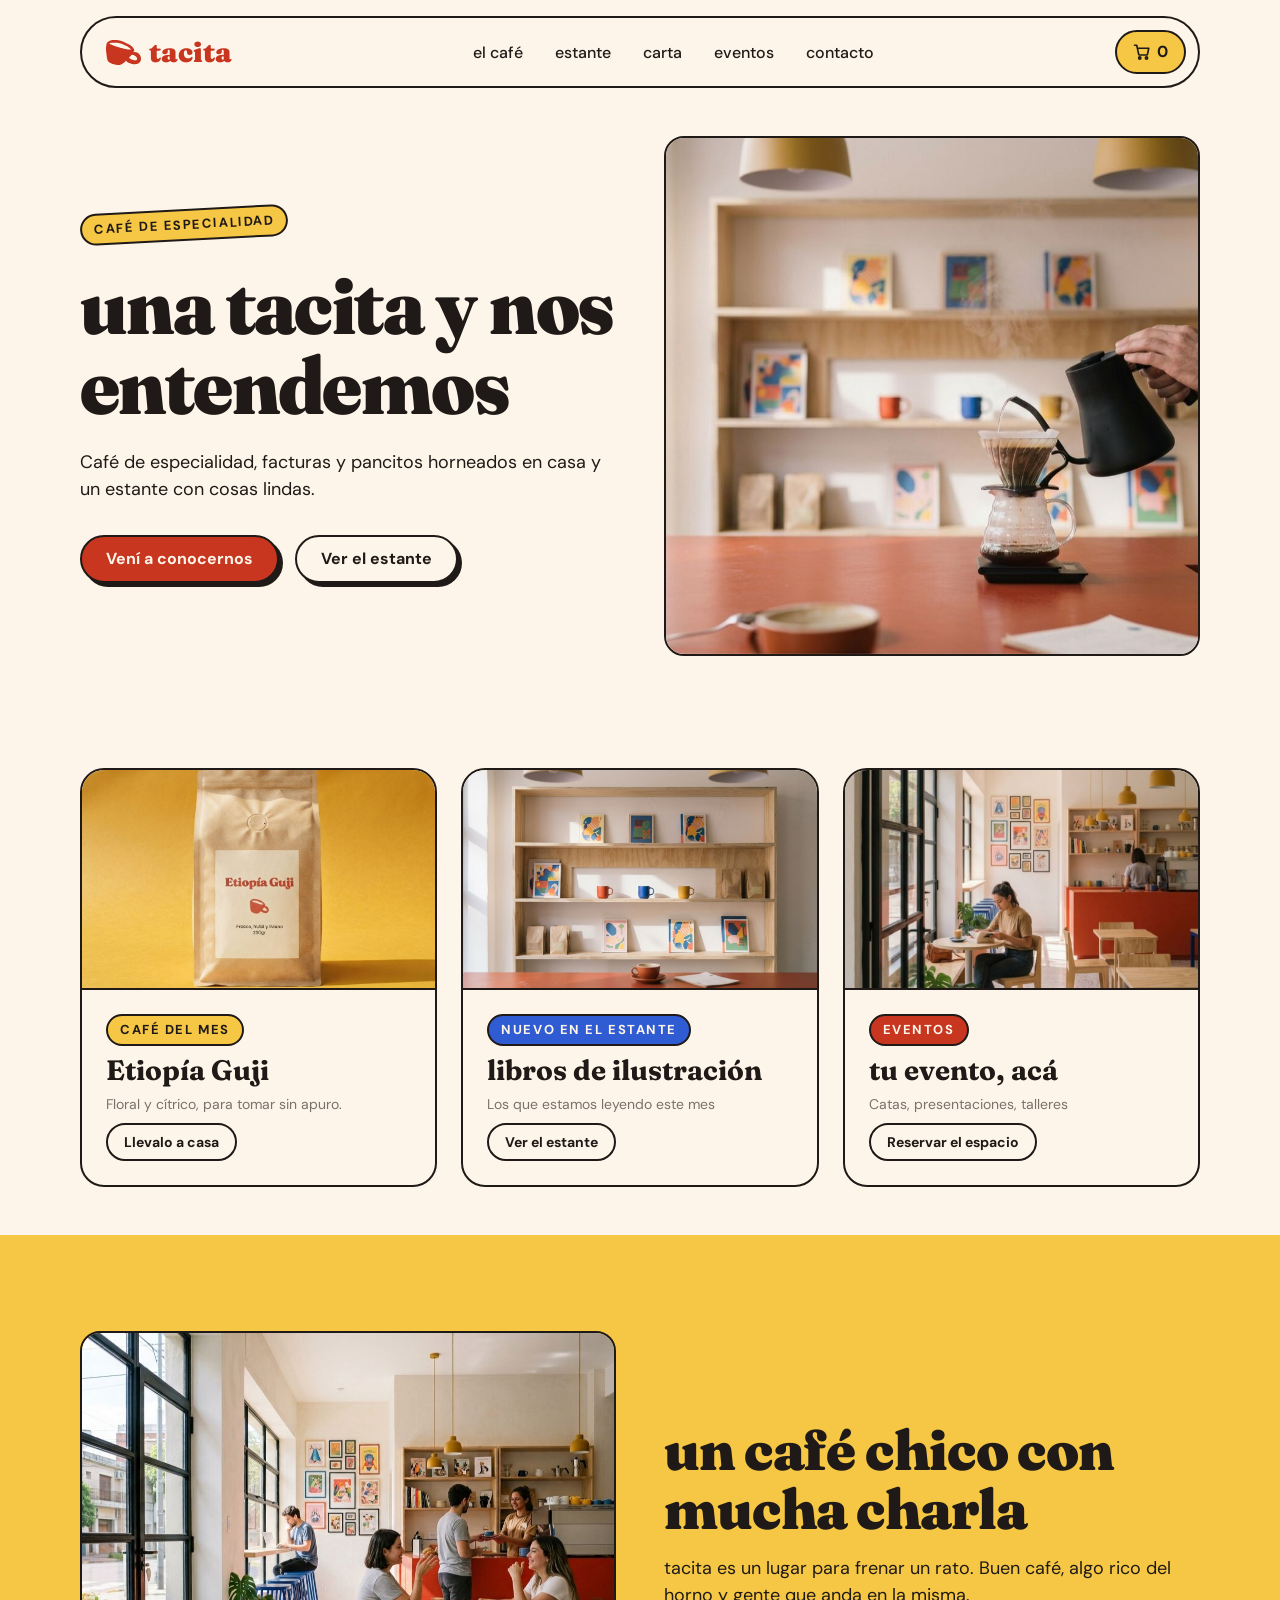
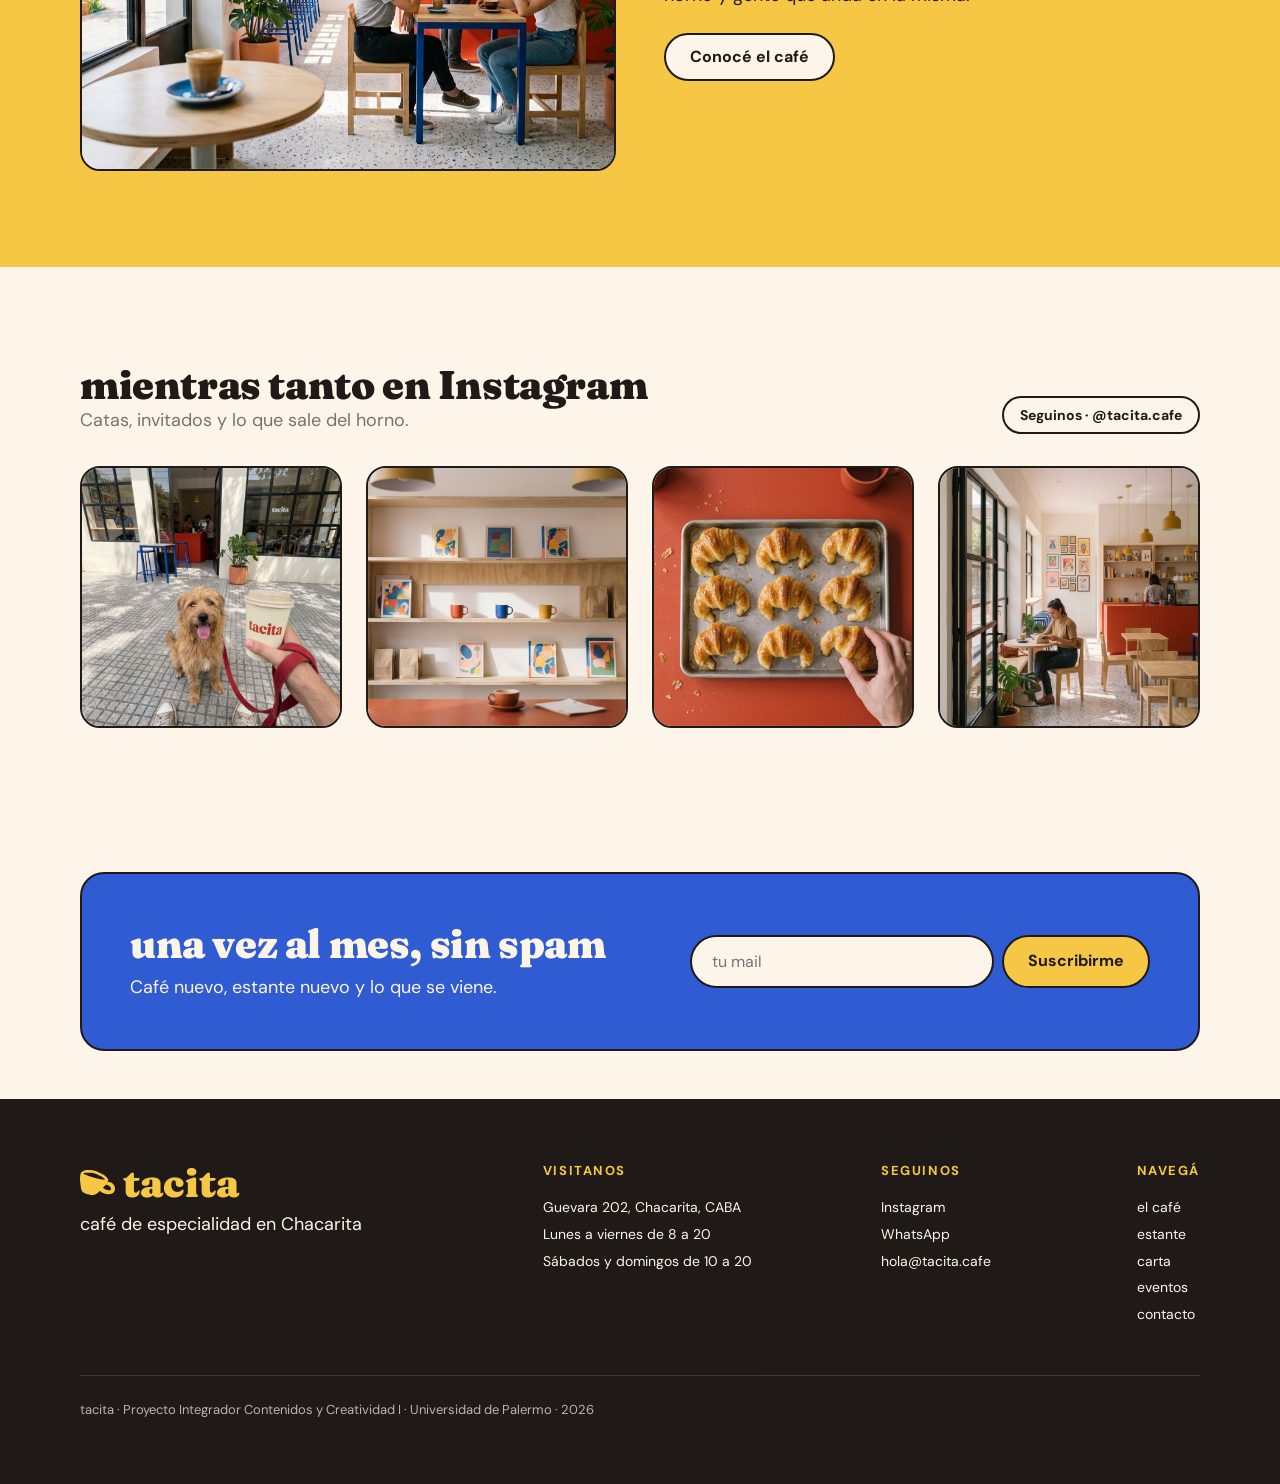
==== index.html @ 1406192b "Add files via upload" ====
<!DOCTYPE html>
<html lang="es">
<head>
  <meta charset="UTF-8">
  <meta name="viewport" content="width=device-width, initial-scale=1">
  <title>tacita · café de especialidad en Chacarita</title>
  <meta name="description" content="Café de especialidad, facturas y pancitos horneados en casa y un estante con cosas lindas. En Chacarita.">
  <link rel="icon" href="img/favicon.svg" type="image/svg+xml">
  <!-- Tipografías de Google Fonts: Fraunces (títulos) y DM Sans (texto) -->
  <link rel="preconnect" href="https://fonts.googleapis.com">
  <link rel="preconnect" href="https://fonts.gstatic.com" crossorigin>
  <link rel="stylesheet" href="https://fonts.googleapis.com/css2?family=DM+Sans:opsz,wght@9..40,400;9..40,500;9..40,700&family=Fraunces:opsz,wght,SOFT,WONK@9..144,100..900,0..100,0..1&display=swap">
  <link rel="stylesheet" href="css/estilos.css">
  <script src="js/main.js" defer></script>
</head>
<body>

  <!-- ===== Header ===== -->
  <header class="header">
    <div class="contenedor">
      <nav class="header__barra" aria-label="Menú principal">
        <a class="logo" href="index.html" aria-label="tacita, ir al inicio">
          <svg viewBox="0 0 35 25" aria-hidden="true"><path fill="currentColor" d="M8.92857 0.00063744C9.40076 -0.00730842 9.76305 0.0595044 10.2169 0.0913501C13.214 0.301594 16.2608 1.18439 18.9986 2.41431C19.9043 2.82958 20.8001 3.26615 21.6852 3.72366C22.8855 4.3319 24.3625 5.09098 25.4076 5.92588C26.262 6.60844 27.6579 8.14975 28.0282 9.19382C28.2357 9.77879 28.6071 10.8828 28.0522 11.3637C27.5719 11.78 27.59 11.5812 27.3223 12.17C27.6931 12.1524 28.0653 12.0654 28.4417 12.0637C30.9757 12.0519 33.6218 13.6663 34.4906 16.0947C35.0092 17.544 35.2569 19.6429 34.6208 21.0901C32.8702 25.0743 27.3327 24.6718 24.0343 23.2404C23.0553 23.0719 21.7762 22.2515 20.9379 21.694C20.633 21.4912 20.2369 21.0804 19.9065 20.834C19.7683 21.0016 19.6251 21.1651 19.477 21.3242C18.6524 22.2038 17.2663 23.3209 16.2007 23.9078C15.8654 24.0924 15.3084 24.2964 14.9441 24.4469C14.1897 24.7529 13.5173 24.9859 12.6888 24.9988C10.3888 25.0346 8.15581 24.2558 5.94913 23.6983C5.64614 23.5861 5.3362 23.4508 5.03801 23.3319C3.9349 22.8919 2.8333 22.2747 2.05559 21.3599C1.4545 20.6528 1.31479 19.6431 1.14722 18.7619C1.07762 18.396 0.970998 18.036 0.907618 17.6687C0.845476 17.2288 0.809534 16.7792 0.755585 16.3395L0.414806 13.7301C0.280936 12.6991 0.0507998 11.3903 0.0196513 10.3708C-0.0499886 8.09062 0.0466647 5.69713 0.616653 3.48033C0.964079 2.12901 3.05834 0.890895 4.32874 0.471914C5.62609 0.0440453 7.56259 0.0236715 8.92857 0.00063744ZM3.24627 3.23828C3.67184 3.74619 4.32341 4.29955 4.91717 4.61032C5.47788 4.90381 6.2113 5.00595 6.79767 5.24735C8.46598 5.93404 10.2184 6.4011 11.9363 6.94425C12.9315 7.28884 13.9111 7.67809 14.9359 7.93189C15.1385 7.98206 15.3519 8.02809 15.5489 8.09178C17.1979 8.62489 18.9066 8.96336 20.6069 9.28611C20.9521 9.35162 21.2342 9.3864 21.5859 9.41736L21.9807 9.45025C23.2498 9.61852 24.0309 9.53454 25.2678 9.52615C23.4249 7.16242 19.9653 5.81809 17.3119 4.52888C17.0495 4.40138 16.5485 4.20702 16.25 4.10769C13.2413 2.63662 10.1754 2.51804 6.79416 2.75078C5.37871 2.84659 4.60734 2.77389 3.24627 3.23828ZM22.804 17.8455C23.3914 18.1534 23.9098 18.5729 24.475 18.8898C25.6895 19.5709 26.8477 20.003 28.2041 20.2931C28.5723 20.4163 29.1188 20.3727 29.5022 20.3678C30.9251 20.3497 31.4754 18.758 30.8242 17.6558C29.9203 16.1259 27.8119 14.6359 25.9923 14.8003C25.9015 14.8151 25.685 14.8434 25.617 14.9043C25.0697 15.3939 24.6373 15.989 24.1486 16.5276C23.733 16.9856 23.2259 17.3767 22.804 17.8455Z"/></svg>
          <span>tacita</span>
        </a>
        <ul class="header__menu" id="menu">
          <li><a href="el-cafe.html">el café</a></li>
          <li><a href="estante.html">estante</a></li>
          <li><a href="carta.html">carta</a></li>
          <li><a href="eventos.html">eventos</a></li>
          <li><a href="contacto.html">contacto</a></li>
        </ul>
        <div class="header__acciones">
          <a class="btn-carrito" href="carrito.html">
            <svg width="18" height="18" viewBox="0 0 24 24" fill="none" stroke="currentColor" stroke-width="2.2" stroke-linecap="round" stroke-linejoin="round" aria-hidden="true"><circle cx="9" cy="20" r="1.5"/><circle cx="18" cy="20" r="1.5"/><path d="M2 3h3l2.6 12.2a1 1 0 0 0 1 .8h9.7a1 1 0 0 0 1-.8L21 7H6"/></svg>
            <span class="solo-lector">Productos en el carrito:</span>
            <span class="carrito-contador" aria-live="polite">0</span>
          </a>
          <button class="btn-menu" type="button" aria-expanded="false" aria-controls="menu" aria-label="Abrir menú">
            <svg width="26" height="26" viewBox="0 0 24 24" fill="none" stroke="currentColor" stroke-width="2.4" stroke-linecap="round" aria-hidden="true"><path d="M4 7h16M4 12h16M4 17h16"/></svg>
          </button>
        </div>
      </nav>
    </div>
  </header>

  <main>

    <!-- ===== Hero ===== -->
    <section class="hero">
      <div class="contenedor dos-columnas">
        <div>
          <span class="sticker etiqueta">café de especialidad</span>
          <h1 class="display">una tacita y nos entendemos</h1>
          <p>Café de especialidad, facturas y pancitos horneados en casa y un estante con cosas lindas.</p>
          <div class="grupo-botones">
            <a class="btn btn--principal" href="el-cafe.html">Vení a conocernos</a>
            <a class="btn" href="estante.html">Ver el estante</a>
          </div>
        </div>
        <div class="foto">
          <img src="img/barista-mostrador.jpg" alt="Una barista sirve un café de filtro sobre el mostrador rojo">
        </div>
      </div>
    </section>

    <!-- ===== Destacados ===== -->
    <section class="seccion--chica">
      <div class="contenedor grilla-3">
        <article class="card">
          <div class="card__foto"><img src="img/cafe-etiopia.jpg" alt="Bolsa de café Etiopía Guji" loading="lazy"></div>
          <div class="card__cuerpo">
            <span class="sticker etiqueta">café del mes</span>
            <h2 class="titulo-3">Etiopía Guji</h2>
            <p class="texto-chico suave">Floral y cítrico, para tomar sin apuro.</p>
            <a class="btn btn--chico" href="producto.html?id=etiopia">Llevalo a casa</a>
          </div>
        </article>
        <article class="card">
          <div class="card__foto"><img src="img/estante.jpg" alt="Libros ilustrados en el estante" loading="lazy"></div>
          <div class="card__cuerpo">
            <span class="sticker sticker--azul etiqueta">nuevo en el estante</span>
            <h2 class="titulo-3">libros de ilustración</h2>
            <p class="texto-chico suave">Los que estamos leyendo este mes</p>
            <a class="btn btn--chico" href="estante.html">Ver el estante</a>
          </div>
        </article>
        <article class="card">
          <div class="card__foto"><img src="img/salon-puerta.jpg" alt="El salón de tacita" loading="lazy"></div>
          <div class="card__cuerpo">
            <span class="sticker sticker--rojo etiqueta">eventos</span>
            <h2 class="titulo-3">tu evento, acá</h2>
            <p class="texto-chico suave">Catas, presentaciones, talleres</p>
            <a class="btn btn--chico" href="eventos.html">Reservar el espacio</a>
          </div>
        </article>
      </div>
    </section>

    <!-- ===== Sobre nosotros ===== -->
    <section class="seccion banda--amarillo">
      <div class="contenedor dos-columnas bloque-foto">
        <div class="foto">
          <img src="img/salon.jpg" alt="Gente charlando en el salón de tacita" loading="lazy">
        </div>
        <div>
          <h2 class="titulo-1">un café chico con mucha charla</h2>
          <p>tacita es un lugar para frenar un rato. Buen café, algo rico del horno y gente que anda en la misma.</p>
          <a class="btn" href="el-cafe.html">Conocé el café</a>
        </div>
      </div>
    </section>

    <!-- ===== Instagram ===== -->
    <section class="seccion">
      <div class="contenedor">
        <div class="fila-titulo">
          <div>
            <h2 class="titulo-2">mientras tanto en Instagram</h2>
            <p class="suave">Catas, invitados y lo que sale del horno.</p>
          </div>
          <a class="btn btn--chico" href="https://www.instagram.com/" target="_blank" rel="noopener">Seguinos · @tacita.cafe</a>
        </div>
        <div class="instagram">
          <div class="foto"><img src="img/perrito.jpg" alt="Un perro en la vereda de tacita mientras su dueño sostiene un café" loading="lazy"></div>
          <div class="foto"><img src="img/estante.jpg" alt="El estante con libros ilustrados y tazas" loading="lazy"></div>
          <div class="foto"><img src="img/croissants.jpg" alt="Una bandeja de croissants recién horneados" loading="lazy"></div>
          <div class="foto"><img src="img/salon-puerta.jpg" alt="Una clienta leyendo en el salón" loading="lazy"></div>
        </div>
      </div>
    </section>

    <!-- ===== Newsletter ===== -->
    <section class="seccion--chica">
      <div class="contenedor">
        <div class="newsletter">
          <div>
            <h2 class="titulo-2">una vez al mes, sin spam</h2>
            <p>Café nuevo, estante nuevo y lo que se viene.</p>
          </div>
          <div class="newsletter__accion">
            <form data-formulario>
              <label class="solo-lector" for="mail-newsletter">Tu mail</label>
              <input id="mail-newsletter" type="email" placeholder="tu mail" required>
              <button class="btn btn--amarillo" type="submit">Suscribirme</button>
            </form>
            <p class="mensaje-ok" hidden>¡Listo! Te sumamos a la lista.</p>
          </div>
        </div>
      </div>
    </section>

  </main>

  <!-- ===== Footer ===== -->
  <footer class="footer">
    <div class="contenedor">
      <div class="footer__grilla">
        <div class="footer__marca">
          <a class="logo" href="index.html"><svg viewBox="0 0 35 25" aria-hidden="true"><path fill="currentColor" d="M8.92857 0.00063744C9.40076 -0.00730842 9.76305 0.0595044 10.2169 0.0913501C13.214 0.301594 16.2608 1.18439 18.9986 2.41431C19.9043 2.82958 20.8001 3.26615 21.6852 3.72366C22.8855 4.3319 24.3625 5.09098 25.4076 5.92588C26.262 6.60844 27.6579 8.14975 28.0282 9.19382C28.2357 9.77879 28.6071 10.8828 28.0522 11.3637C27.5719 11.78 27.59 11.5812 27.3223 12.17C27.6931 12.1524 28.0653 12.0654 28.4417 12.0637C30.9757 12.0519 33.6218 13.6663 34.4906 16.0947C35.0092 17.544 35.2569 19.6429 34.6208 21.0901C32.8702 25.0743 27.3327 24.6718 24.0343 23.2404C23.0553 23.0719 21.7762 22.2515 20.9379 21.694C20.633 21.4912 20.2369 21.0804 19.9065 20.834C19.7683 21.0016 19.6251 21.1651 19.477 21.3242C18.6524 22.2038 17.2663 23.3209 16.2007 23.9078C15.8654 24.0924 15.3084 24.2964 14.9441 24.4469C14.1897 24.7529 13.5173 24.9859 12.6888 24.9988C10.3888 25.0346 8.15581 24.2558 5.94913 23.6983C5.64614 23.5861 5.3362 23.4508 5.03801 23.3319C3.9349 22.8919 2.8333 22.2747 2.05559 21.3599C1.4545 20.6528 1.31479 19.6431 1.14722 18.7619C1.07762 18.396 0.970998 18.036 0.907618 17.6687C0.845476 17.2288 0.809534 16.7792 0.755585 16.3395L0.414806 13.7301C0.280936 12.6991 0.0507998 11.3903 0.0196513 10.3708C-0.0499886 8.09062 0.0466647 5.69713 0.616653 3.48033C0.964079 2.12901 3.05834 0.890895 4.32874 0.471914C5.62609 0.0440453 7.56259 0.0236715 8.92857 0.00063744ZM3.24627 3.23828C3.67184 3.74619 4.32341 4.29955 4.91717 4.61032C5.47788 4.90381 6.2113 5.00595 6.79767 5.24735C8.46598 5.93404 10.2184 6.4011 11.9363 6.94425C12.9315 7.28884 13.9111 7.67809 14.9359 7.93189C15.1385 7.98206 15.3519 8.02809 15.5489 8.09178C17.1979 8.62489 18.9066 8.96336 20.6069 9.28611C20.9521 9.35162 21.2342 9.3864 21.5859 9.41736L21.9807 9.45025C23.2498 9.61852 24.0309 9.53454 25.2678 9.52615C23.4249 7.16242 19.9653 5.81809 17.3119 4.52888C17.0495 4.40138 16.5485 4.20702 16.25 4.10769C13.2413 2.63662 10.1754 2.51804 6.79416 2.75078C5.37871 2.84659 4.60734 2.77389 3.24627 3.23828ZM22.804 17.8455C23.3914 18.1534 23.9098 18.5729 24.475 18.8898C25.6895 19.5709 26.8477 20.003 28.2041 20.2931C28.5723 20.4163 29.1188 20.3727 29.5022 20.3678C30.9251 20.3497 31.4754 18.758 30.8242 17.6558C29.9203 16.1259 27.8119 14.6359 25.9923 14.8003C25.9015 14.8151 25.685 14.8434 25.617 14.9043C25.0697 15.3939 24.6373 15.989 24.1486 16.5276C23.733 16.9856 23.2259 17.3767 22.804 17.8455Z"/></svg><span>tacita</span></a>
          <p>café de especialidad en Chacarita</p>
        </div>
        <div>
          <span class="etiqueta">visitanos</span>
          <ul>
            <li>Guevara 202, Chacarita, CABA</li>
            <li>Lunes a viernes de 8 a 20</li>
            <li>Sábados y domingos de 10 a 20</li>
          </ul>
        </div>
        <div>
          <span class="etiqueta">seguinos</span>
          <ul>
            <li><a href="https://www.instagram.com/" target="_blank" rel="noopener">Instagram</a></li>
            <li><a href="https://wa.me/?text=Hola%20tacita!" target="_blank" rel="noopener">WhatsApp</a></li>
            <li><a href="mailto:hola@tacita.cafe">hola@tacita.cafe</a></li>
          </ul>
        </div>
        <div>
          <span class="etiqueta">navegá</span>
          <ul>
            <li><a href="el-cafe.html">el café</a></li>
            <li><a href="estante.html">estante</a></li>
            <li><a href="carta.html">carta</a></li>
            <li><a href="eventos.html">eventos</a></li>
            <li><a href="contacto.html">contacto</a></li>
          </ul>
        </div>
      </div>
      <p class="footer__nota">tacita · Proyecto Integrador Contenidos y Creatividad I · Universidad de Palermo · 2026</p>
    </div>
  </footer>

</body>
</html>
---- css/estilos.css ----
/* =========================================================
   tacita · estilos
   1. Variables (los mismos tokens que en Figma)
   2. Base
   3. Layout
   4. Componentes
   5. Secciones por página
   6. Mobile
   7. Impresión (para descargar la carta)
   ========================================================= */


/* ---------- 1. Variables ---------- */
:root {
  /* Colores (variables "color/…" de Figma) */
  --lino: #FEF5EA;
  --tinta: #1F1A17;
  --tinta-suave: rgba(31, 26, 23, 0.6);
  --rojo: #C8361F;
  --azul: #2F5BD3;
  --amarillo: #F6C744;
  --deshabilitado: #E3DCCF;
  --linea: rgba(31, 26, 23, 0.2);

  /* Espaciado (múltiplos de 8) */
  --e-8: 8px;
  --e-16: 16px;
  --e-24: 24px;
  --e-32: 32px;
  --e-48: 48px;
  --e-64: 64px;
  --e-96: 96px;

  /* Forma */
  --radio-campo: 12px;
  --radio-foto: 20px;
  --radio-card: 24px;
  --radio-boton: 999px;
  --borde: 2px solid var(--tinta);
  --sombra: 4px 4px 0 var(--tinta);
  --sombra-hover: 2px 2px 0 var(--tinta);

  /* Tipografías */
  --serif: "Fraunces", Georgia, serif;
  --sans: "DM Sans", Arial, sans-serif;

  /* Grilla: 1280 de contenido + 80 de margen a cada lado = 1440 */
  --ancho: 1280px;
  --margen: 80px;
}


/* ---------- 2. Base ---------- */
*,
*::before,
*::after {
  box-sizing: border-box;
}

body {
  margin: 0;
  background: var(--lino);
  color: var(--tinta);
  font-family: var(--sans);
  font-size: 18px;
  line-height: 1.5;
}

img {
  display: block;
  max-width: 100%;
}

a {
  color: inherit;
}

h1, h2, h3, p, ul {
  margin: 0;
}

ul {
  padding: 0;
  list-style: none;
}

/* Fraunces con suavidad 30, como en el Figma */
h1, h2, h3, .serif {
  font-family: var(--serif);
  font-variation-settings: "SOFT" 30;
}

/* Estilos de texto (los mismos nombres que en Figma) */
.display  { font-weight: 900; font-size: 80px; line-height: 1;    letter-spacing: -0.02em; }
.titulo-1 { font-weight: 900; font-size: 56px; line-height: 1.05; letter-spacing: -0.02em; }
.titulo-2 { font-weight: 900; font-size: 40px; line-height: 1.1;  letter-spacing: -0.01em; }
.titulo-3 { font-weight: 700; font-size: 28px; line-height: 1.2; }
.texto-chico { font-size: 14px; line-height: 1.4; }
.suave { color: var(--tinta-suave); }
.etiqueta {
  font-family: var(--sans);
  font-weight: 700;
  font-size: 13px;
  line-height: 1.2;
  letter-spacing: 0.12em;
  text-transform: uppercase;
}

/* Foco visible para quien navega con teclado */
:focus-visible {
  outline: 3px solid var(--azul);
  outline-offset: 3px;
}

/* Lo que tiene el atributo hidden no se muestra nunca */
[hidden] {
  display: none !important;
}

/* Texto solo para lectores de pantalla */
.solo-lector {
  position: absolute;
  width: 1px;
  height: 1px;
  overflow: hidden;
  clip: rect(0 0 0 0);
  white-space: nowrap;
}


/* ---------- 3. Layout ---------- */
.contenedor {
  width: 100%;
  max-width: calc(var(--ancho) + var(--margen) * 2);
  margin: 0 auto;
  padding: 0 var(--margen);
}

.seccion {
  padding: var(--e-96) 0;
}

.seccion--chica {
  padding: var(--e-48) 0;
}

/* Bandas de color a todo el ancho */
.banda--amarillo { background: var(--amarillo); }
.banda--azul { background: var(--azul); color: var(--lino); }

.dos-columnas {
  display: grid;
  grid-template-columns: 1fr 1fr;
  gap: var(--e-48);
  align-items: center;
}

.grilla-3 {
  display: grid;
  grid-template-columns: repeat(3, 1fr);
  gap: var(--e-24);
}

.grilla-4 {
  display: grid;
  grid-template-columns: repeat(4, 1fr);
  gap: var(--e-24);
}

.encabezado-pagina {
  padding: var(--e-64) 0 var(--e-48);
}

.encabezado-pagina p {
  margin-top: var(--e-16);
  max-width: 560px;
}

.encabezado-pagina .sticker {
  margin-bottom: var(--e-16);
}

/* Título a la izquierda y botón a la derecha */
.fila-titulo {
  display: flex;
  justify-content: space-between;
  align-items: flex-end;
  gap: var(--e-24);
  flex-wrap: wrap;
}


/* ---------- 4. Componentes ---------- */

/* Header: una píldora con borde, como en el mockup */
.header {
  padding-top: var(--e-16);
  position: relative;
  z-index: 10;
}

.header__barra {
  display: flex;
  align-items: center;
  justify-content: space-between;
  gap: var(--e-24);
  padding: 12px 12px 12px 24px;
  border: var(--borde);
  border-radius: var(--radio-boton);
  background: var(--lino);
}

.logo {
  display: inline-flex;
  align-items: center;
  gap: 8px;
  color: var(--rojo);
  text-decoration: none;
  font-family: var(--serif);
  font-weight: 900;
  font-size: 28px;
  line-height: 1;
  font-variation-settings: "SOFT" 30, "WONK" 1;
}

.logo svg {
  width: 35px;
  height: 25px;
}

.header__menu {
  display: flex;
  gap: var(--e-32);
}

.header__menu a {
  font-weight: 500;
  font-size: 16px;
  text-decoration: none;
}

.header__menu a:hover,
.header__menu a[aria-current="page"] {
  text-decoration: underline;
  text-decoration-thickness: 2px;
  text-underline-offset: 6px;
}

.header__acciones {
  display: flex;
  align-items: center;
  gap: var(--e-8);
}

.btn-carrito {
  display: inline-flex;
  align-items: center;
  gap: 6px;
  padding: 8px 16px;
  border: var(--borde);
  border-radius: var(--radio-boton);
  background: var(--amarillo);
  font-weight: 700;
  font-size: 16px;
  text-decoration: none;
}

.btn-menu {
  display: none; /* aparece en mobile */
  width: 44px;
  height: 44px;
  padding: 0;
  border: 0;
  background: none;
  color: var(--tinta);
  cursor: pointer;
}

/* Botones */
.btn {
  display: inline-flex;
  align-items: center;
  justify-content: center;
  gap: var(--e-8);
  padding: 14px 24px;
  border: var(--borde);
  border-radius: var(--radio-boton);
  box-shadow: var(--sombra);
  background: var(--lino);
  color: var(--tinta);
  font-family: var(--sans);
  font-weight: 700;
  font-size: 16px;
  line-height: 1;
  text-decoration: none;
  cursor: pointer;
  transition: transform 0.12s, box-shadow 0.12s;
}

/* Hover: el botón "se hunde" y la sombra se achica (variante Hover del Figma) */
.btn:hover {
  transform: translate(2px, 2px);
  box-shadow: var(--sombra-hover);
}

.btn--principal { background: var(--rojo); color: var(--lino); }
.btn--amarillo  { background: var(--amarillo); }
.btn--chico     { padding: 10px 16px; font-size: 14px; box-shadow: none; }
.btn--chico:hover { transform: none; background: var(--amarillo); }
.btn--ancho     { width: 100%; }

.btn:disabled {
  background: var(--deshabilitado);
  border-color: var(--linea);
  color: var(--tinta-suave);
  box-shadow: none;
  transform: none;
  cursor: not-allowed;
}

.grupo-botones {
  display: flex;
  flex-wrap: wrap;
  gap: var(--e-16);
  margin-top: var(--e-32);
}

/* Botón redondo "+" de las cards */
.btn-mas {
  width: 36px;
  height: 36px;
  flex-shrink: 0;
  border: var(--borde);
  border-radius: 50%;
  background: var(--rojo);
  color: var(--lino);
  font-size: 22px;
  line-height: 1;
  cursor: pointer;
  transition: transform 0.12s;
}

.btn-mas:hover {
  transform: scale(1.08);
}

/* Sticker (píldora) */
.sticker {
  display: inline-block;
  padding: 6px 12px;
  border: var(--borde);
  border-radius: var(--radio-boton);
  background: var(--amarillo);
  transform: rotate(-3deg);
}

.sticker--azul     { background: var(--azul); color: var(--lino); }
.sticker--rojo     { background: var(--rojo); color: var(--lino); }
.sticker--lino     { background: var(--lino); }

/* Sticker redondo */
.sticker-redondo {
  display: grid;
  place-items: center;
  width: 120px;
  height: 120px;
  padding: 12px;
  border: var(--borde);
  border-radius: 50%;
  background: var(--amarillo);
  text-align: center;
  font-family: var(--serif);
  font-variation-settings: "SOFT" 30;
  font-weight: 900;
  font-size: 18px;
  line-height: 1.05;
  transform: rotate(12deg);
}

.sticker-redondo--rojo {
  background: var(--rojo);
  color: var(--lino);
}

/* Fotos con borde y esquinas redondeadas */
.foto {
  position: relative;
  overflow: hidden;
  border: var(--borde);
  border-radius: var(--radio-foto);
}

.foto img {
  width: 100%;
  height: 100%;
  object-fit: cover; /* recorta la imagen para llenar el espacio */
}

.foto > .sticker,
.foto > .sticker-redondo {
  position: absolute;
  z-index: 1;
}

/* Card genérica */
.card {
  display: flex;
  flex-direction: column;
  overflow: hidden;
  border: var(--borde);
  border-radius: var(--radio-card);
  background: var(--lino);
}

.card__foto {
  position: relative;
  height: 220px;
  border-bottom: var(--borde);
}

.card__foto img {
  width: 100%;
  height: 100%;
  object-fit: cover;
}

.card__foto .sticker {
  position: absolute;
  top: 16px;
  left: 16px;
}

.card__cuerpo {
  display: flex;
  flex-direction: column;
  flex-grow: 1;
  gap: var(--e-8);
  padding: var(--e-24);
}

.card__cuerpo .btn {
  align-self: flex-start;
  margin-top: auto;
}

.card__cuerpo .sticker {
  align-self: flex-start;
  transform: none;
}

/* Card de producto */
.producto__nombre {
  font-size: 22px;
}

.producto__nombre a {
  text-decoration: none;
}

.producto__nombre a:hover {
  text-decoration: underline;
}

.producto__pie {
  display: flex;
  align-items: center;
  justify-content: space-between;
  margin-top: auto;
  padding-top: var(--e-8);
}

.precio {
  font-weight: 700;
  font-size: 16px;
}

/* Campos de formulario */
.campo {
  display: flex;
  flex-direction: column;
  gap: 6px;
}

.campo label {
  font-size: 14px;
}

.campo input,
.campo textarea {
  width: 100%;
  padding: 14px 16px;
  border: var(--borde);
  border-radius: var(--radio-campo);
  background: var(--lino);
  color: var(--tinta);
  font-family: var(--sans);
  font-size: 16px;
}

.campo textarea {
  min-height: 120px;
  resize: vertical;
}

.campo input::placeholder,
.campo textarea::placeholder {
  color: var(--tinta-suave);
}

.campos {
  display: grid;
  gap: var(--e-16);
}

.campos--dos {
  grid-template-columns: 1fr 1fr;
}

/* Chips (filtros, notas, molienda) */
.chips {
  display: flex;
  flex-wrap: wrap;
  gap: var(--e-8);
}

.chip {
  padding: 8px 16px;
  border: var(--borde);
  border-radius: var(--radio-boton);
  background: var(--lino);
  color: var(--tinta);
  font-family: var(--sans);
  font-size: 14px;
  cursor: pointer;
}

.chip.activo {
  background: var(--tinta);
  color: var(--lino);
}

.chip--nota {
  font-weight: 700;
  font-size: 12px;
  letter-spacing: 0.12em;
  text-transform: uppercase;
  cursor: default;
}

/* Selector de cantidad: – 1 + */
.cantidad {
  display: inline-flex;
  align-items: center;
  border: var(--borde);
  border-radius: var(--radio-boton);
}

.cantidad button {
  width: 40px;
  height: 40px;
  border: 0;
  background: none;
  font-size: 18px;
  cursor: pointer;
}

.cantidad span {
  min-width: 24px;
  text-align: center;
  font-weight: 700;
}

/* Bloque newsletter */
.newsletter {
  display: flex;
  align-items: center;
  justify-content: space-between;
  gap: var(--e-32);
  padding: var(--e-48) var(--e-48);
  border: var(--borde);
  border-radius: var(--radio-card);
  background: var(--azul);
  color: var(--lino);
}

.newsletter p {
  margin-top: var(--e-8);
}

.newsletter__accion {
  flex: 0 1 460px;
}

.newsletter form {
  display: flex;
  gap: var(--e-8);
}

.newsletter input {
  flex-grow: 1;
  min-width: 0;
  padding: 14px 20px;
  border: var(--borde);
  border-radius: var(--radio-boton);
  background: var(--lino);
  font-family: var(--sans);
  font-size: 16px;
}

.newsletter .btn {
  box-shadow: none;
}

.mensaje-ok {
  margin-top: var(--e-8);
  font-weight: 700;
}

/* Footer */
.footer {
  padding: var(--e-64) 0;
  background: var(--tinta);
  color: var(--lino);
}

.footer__grilla {
  display: grid;
  grid-template-columns: 2fr 1.4fr 1fr auto;
  gap: var(--e-48);
}

.footer__marca .logo {
  color: var(--amarillo);
  font-size: 40px;
}

.footer__marca p {
  margin-top: var(--e-8);
}

.footer__nota {
  margin-top: var(--e-48);
  padding-top: var(--e-24);
  border-top: 1px solid rgba(254, 245, 234, 0.2);
  font-size: 13px;
  opacity: 0.7;
}

.footer .etiqueta {
  display: block;
  margin-bottom: var(--e-16);
  color: var(--amarillo);
}

.footer li {
  font-size: 14px;
  line-height: 1.9;
}

.footer a {
  text-decoration: none;
}

.footer a:hover {
  text-decoration: underline;
}

/* Cartelito "está en tu carrito" */
.aviso-flotante {
  position: fixed;
  left: 50%;
  bottom: 24px;
  z-index: 20;
  padding: 14px 24px;
  border: var(--borde);
  border-radius: var(--radio-boton);
  background: var(--amarillo);
  box-shadow: var(--sombra);
  font-weight: 700;
  font-size: 15px;
  opacity: 0;
  transform: translate(-50%, 16px);
  transition: opacity 0.2s, transform 0.2s;
  pointer-events: none;
}

.aviso-flotante.visible {
  opacity: 1;
  transform: translate(-50%, 0);
}

/* Grilla de Instagram */
.instagram {
  display: grid;
  grid-template-columns: repeat(4, 1fr);
  gap: var(--e-24);
  margin-top: var(--e-32);
}

.instagram .foto {
  aspect-ratio: 1;
}


/* ---------- 5. Secciones por página ---------- */

/* Home: hero */
.hero {
  padding: var(--e-48) 0 var(--e-64);
}

.hero h1 {
  margin: var(--e-24) 0;
}

.hero .foto {
  height: 520px;
}

/* Home y El café: foto + texto sobre amarillo */
.bloque-foto .foto {
  height: 440px;
}

.bloque-foto h2 {
  margin-bottom: var(--e-16);
}

.bloque-foto .btn {
  margin-top: var(--e-24);
  box-shadow: none;
}

/* El café */
.foto-ancha {
  height: 520px;
}

.foto-ancha img {
  object-position: center 60%;
}

.mapa {
  height: 420px;
  overflow: hidden;
  border: var(--borde);
  border-radius: var(--radio-foto);
  background: var(--lino);
}

.mapa iframe {
  width: 100%;
  height: 100%;
  border: 0;
}

.visitanos h2 {
  margin: var(--e-16) 0;
}

.visitanos p + p {
  margin-top: var(--e-16);
}

/* Estante */
.filtros {
  display: flex;
  justify-content: space-between;
  align-items: center;
  margin-bottom: var(--e-32);
}

.aviso {
  display: flex;
  align-items: center;
  gap: var(--e-16);
  margin-top: var(--e-48);
  padding: var(--e-16) var(--e-24);
  border: var(--borde);
  border-radius: var(--radio-card);
}

.aviso .sticker {
  transform: none;
}

/* Producto */
.migas {
  margin: var(--e-32) 0;
  font-size: 14px;
}

.migas a {
  text-decoration: none;
}

.migas .sep {
  margin: 0 8px;
}

.ficha {
  display: grid;
  grid-template-columns: 1fr 1fr;
  gap: var(--e-48);
  align-items: start;
}

.ficha__foto {
  aspect-ratio: 1;
}

.ficha__foto .sticker {
  top: 24px;
  left: 24px;
}

.miniaturas {
  display: flex;
  gap: var(--e-16);
  margin-top: var(--e-16);
}

.miniaturas button {
  width: 112px;
  height: 112px;
  padding: 0;
  overflow: hidden;
  border: var(--borde);
  border-radius: var(--radio-campo);
  background: none;
  cursor: pointer;
  opacity: 0.6;
}

.miniaturas button.activo {
  opacity: 1;
}

.miniaturas img {
  width: 100%;
  height: 100%;
  object-fit: cover;
}

.ficha__info {
  display: flex;
  flex-direction: column;
  gap: var(--e-16);
}

.ficha__info h1 {
  margin-top: -8px;
}

.ficha__compra {
  display: flex;
  align-items: center;
  gap: var(--e-16);
  margin-top: var(--e-8);
}

.subtitulo-seccion {
  margin-bottom: var(--e-32);
}

/* Carta */
.carta {
  max-width: 1040px;
  margin: 0 auto;
  padding: var(--e-64);
  border: var(--borde);
  border-radius: var(--radio-card);
}

.carta__cabecera {
  display: flex;
  justify-content: space-between;
  align-items: center;
  padding-bottom: var(--e-32);
  border-bottom: var(--borde);
}

.carta__columnas {
  display: grid;
  grid-template-columns: 1fr 1fr;
  gap: var(--e-64);
  margin-top: var(--e-48);
}

.carta h2 {
  margin-bottom: var(--e-16);
  color: var(--rojo);
  font-weight: 900;
  font-size: 28px;
}

.carta__lista + h2 {
  margin-top: var(--e-48);
}

.carta__lista li {
  display: flex;
  justify-content: space-between;
  padding: 10px 0;
  font-size: 16px;
}

.carta__nota {
  margin-top: var(--e-48);
  text-align: center;
}

/* Eventos */
.banner {
  height: 480px;
}

.banner .sticker-redondo {
  top: 40px;
  right: 40px;
}

.incluye .card {
  padding: var(--e-32);
  gap: var(--e-8);
}

.incluye .numero {
  margin-bottom: var(--e-16);
}

.card--amarillo { background: var(--amarillo); }
.card--azul     { background: var(--azul); color: var(--lino); }

.cuando .foto {
  height: 400px;
}

.cuando h2 {
  margin-bottom: var(--e-16);
}

.cuando p + p {
  margin-top: var(--e-16);
}

.bloque-color {
  display: grid;
  place-items: center;
  height: 300px;
  border: var(--borde);
  border-radius: var(--radio-foto);
  font-size: 56px;
}

.bloque-color--amarillo { background: var(--amarillo); }
.bloque-color--azul     { background: var(--azul); color: var(--lino); }
.bloque-color--rojo     { background: var(--rojo); color: var(--lino); }

.armamos {
  display: flex;
  justify-content: space-between;
  align-items: center;
  gap: var(--e-32);
}

.armamos p {
  margin-top: var(--e-16);
}

/* Contacto */
.contacto {
  align-items: start;
}

.contacto .foto {
  height: 640px;
}

.contacto .foto .sticker {
  top: 24px;
  right: 24px;
}

.contacto form .btn {
  justify-self: start;
  margin-top: var(--e-8);
}

.directo {
  margin-top: var(--e-32);
  padding-top: var(--e-32);
  border-top: 2px solid var(--linea);
}

.directo .chips {
  margin: var(--e-16) 0;
}

.directo .sticker {
  transform: none;
  text-decoration: none;
}

/* Carrito y checkout */
.compra {
  display: grid;
  grid-template-columns: 1fr 400px;
  gap: var(--e-48);
  align-items: start;
}

.item {
  display: grid;
  grid-template-columns: 112px 1fr auto auto;
  gap: var(--e-24);
  align-items: center;
  padding: var(--e-24) 0;
  border-bottom: 2px solid var(--linea);
}

.item:first-child {
  border-top: 2px solid var(--linea);
}

.item img {
  width: 112px;
  height: 112px;
  object-fit: cover;
  border: var(--borde);
  border-radius: var(--radio-campo);
}

.item h3 {
  font-size: 22px;
}

.link-quitar {
  margin-top: var(--e-8);
  padding: 0;
  border: 0;
  background: none;
  font-family: var(--sans);
  font-size: 14px;
  text-decoration: underline;
  cursor: pointer;
}

.item .precio {
  min-width: 90px;
  text-align: right;
}

.resumen {
  position: sticky;
  top: var(--e-24);
  padding: var(--e-32);
  border: var(--borde);
  border-radius: var(--radio-card);
}

.resumen h2 {
  margin-bottom: var(--e-24);
}

.resumen__fila {
  display: flex;
  justify-content: space-between;
  padding: 8px 0;
  font-size: 16px;
}

.resumen__total {
  margin-top: var(--e-16);
  padding-top: var(--e-16);
  border-top: var(--borde);
  font-family: var(--serif);
  font-variation-settings: "SOFT" 30;
  font-weight: 900;
  font-size: 32px;
}

.resumen .btn {
  margin-top: var(--e-24);
}

.resumen__link {
  display: block;
  margin-top: var(--e-16);
  text-align: center;
  font-size: 14px;
}

.vacio {
  padding: var(--e-64) 0;
  text-align: center;
}

.vacio .btn {
  margin-top: var(--e-24);
}

/* Checkout */
.paso {
  margin-bottom: var(--e-48);
}

.paso h2 {
  margin-bottom: var(--e-16);
}

.selector {
  display: inline-flex;
  overflow: hidden;
  border: var(--borde);
  border-radius: var(--radio-boton);
}

.selector button {
  padding: 12px 24px;
  border: 0;
  background: var(--lino);
  color: var(--tinta);
  font-family: var(--sans);
  font-size: 15px;
  cursor: pointer;
}

.selector button.activo {
  background: var(--azul);
  color: var(--lino);
}

.paso--pago {
  margin: 0 0 var(--e-48);
  padding: 0;
  border: 0;
}

.paso--pago legend {
  margin-bottom: var(--e-16);
}

.opcion-pago {
  display: flex;
  gap: var(--e-16);
  align-items: flex-start;
  padding: var(--e-16) var(--e-24);
  border: var(--borde);
  border-radius: var(--radio-campo);
  cursor: pointer;
}

.opcion-pago + .paso--pago {
  margin: 0 0 var(--e-48);
  padding: 0;
  border: 0;
}

.paso--pago legend {
  margin-bottom: var(--e-16);
}

.opcion-pago {
  margin-top: var(--e-16);
}

.opcion-pago:has(input:checked) {
  background: var(--amarillo);
}

.opcion-pago input {
  margin-top: 4px;
  accent-color: var(--tinta);
}

.pedido-item {
  display: grid;
  grid-template-columns: 48px 1fr auto;
  gap: var(--e-16);
  align-items: center;
  padding: 10px 0;
  font-size: 15px;
}

.pedido-item img {
  width: 48px;
  height: 48px;
  object-fit: cover;
  border: var(--borde);
  border-radius: 8px;
}

.oculto {
  display: none;
}

/* Confirmación */
.confirmacion {
  max-width: 720px;
  margin: 0 auto;
  padding: var(--e-64) 0;
  text-align: center;
}

.confirmacion .sticker-redondo {
  margin: 0 auto var(--e-32);
}

.confirmacion h1 {
  margin-bottom: var(--e-16);
}

.que-sigue {
  margin-top: var(--e-32);
  padding: var(--e-24) var(--e-32);
  border: var(--borde);
  border-radius: var(--radio-card);
  background: var(--amarillo);
  text-align: left;
}

.que-sigue .etiqueta {
  display: block;
  margin-bottom: var(--e-8);
}

.confirmacion .grupo-botones {
  justify-content: center;
}


/* ---------- 6. Mobile (menos de 900 px) ---------- */
@media (max-width: 900px) {
  :root {
    --margen: 20px;
  }

  body { font-size: 16px; }

  .display  { font-size: 48px; }
  .titulo-1 { font-size: 36px; line-height: 1.1; }
  .titulo-2 { font-size: 28px; line-height: 1.15; }
  .titulo-3 { font-size: 22px; }
  .texto-chico { font-size: 13px; }
  .etiqueta { font-size: 12px; }

  .seccion { padding: var(--e-64) 0; }
  .encabezado-pagina { padding: var(--e-32) 0; }

  /* Todo pasa a una columna */
  .dos-columnas,
  .grilla-3,
  .ficha,
  .compra,
  .carta__columnas,
  .footer__grilla {
    grid-template-columns: 1fr;
  }

  .grilla-4,
  .instagram {
    grid-template-columns: 1fr 1fr;
    gap: var(--e-16);
  }

  /* Header: el menú se esconde detrás del botón hamburguesa */
  .header__barra {
    position: relative;
    padding: 8px 8px 8px 16px;
  }

  /* En el header mobile queda solo la tacita */
  .header .logo span { display: none; }

  .btn-menu { display: grid; place-items: center; }

  .header__menu {
    display: none;
    position: absolute;
    top: calc(100% + 8px);
    left: 0;
    right: 0;
    flex-direction: column;
    gap: 0;
    padding: var(--e-8) var(--e-24);
    border: var(--borde);
    border-radius: var(--radio-card);
    background: var(--lino);
  }

  .header__menu.abierto { display: flex; }

  .header__menu a {
    display: block;
    padding: 14px 0;
    font-size: 18px;
  }

  /* Alturas de fotos más bajas */
  .hero .foto,
  .bloque-foto .foto,
  .foto-ancha,
  .cuando .foto,
  .mapa { height: 260px; }

  .banner { height: 260px; }
  .banner .sticker-redondo { top: 16px; right: 16px; width: 96px; height: 96px; font-size: 14px; }
  .contacto .foto { height: 360px; }

  .card__foto { height: 180px; }
  .card__cuerpo { padding: var(--e-16); }
  .producto__nombre { font-size: 18px; }

  .newsletter {
    flex-direction: column;
    align-items: stretch;
    padding: var(--e-32) var(--e-24);
  }

  .armamos {
    flex-direction: column;
    align-items: flex-start;
  }

  .newsletter__accion {
    flex-basis: auto;
  }

  .newsletter form {
    flex-direction: column;
  }

  .filtros {
    flex-direction: column;
    align-items: flex-start;
    gap: var(--e-16);
  }

  .bloque-color { height: 200px; font-size: 36px; }

  .campos--dos { grid-template-columns: 1fr; }

  .carta { padding: var(--e-32) var(--e-24); }
  .carta__columnas { gap: var(--e-48); }

  .item {
    grid-template-columns: 88px 1fr;
    gap: var(--e-16);
  }

  .item img { width: 88px; height: 88px; }
  .item .precio { text-align: left; }

  .miniaturas button { width: 96px; height: 80px; }

  .resumen { position: static; }

  .selector { display: flex; }
  .selector button { flex: 1; padding: 12px; }
}


/* ---------- 7. Impresión: "Descargar la carta" imprime solo la carta ---------- */
@media print {
  body * { visibility: hidden; }
  .carta, .carta * { visibility: visible; }
  .carta { position: absolute; top: 0; left: 0; right: 0; border: 0; }
}
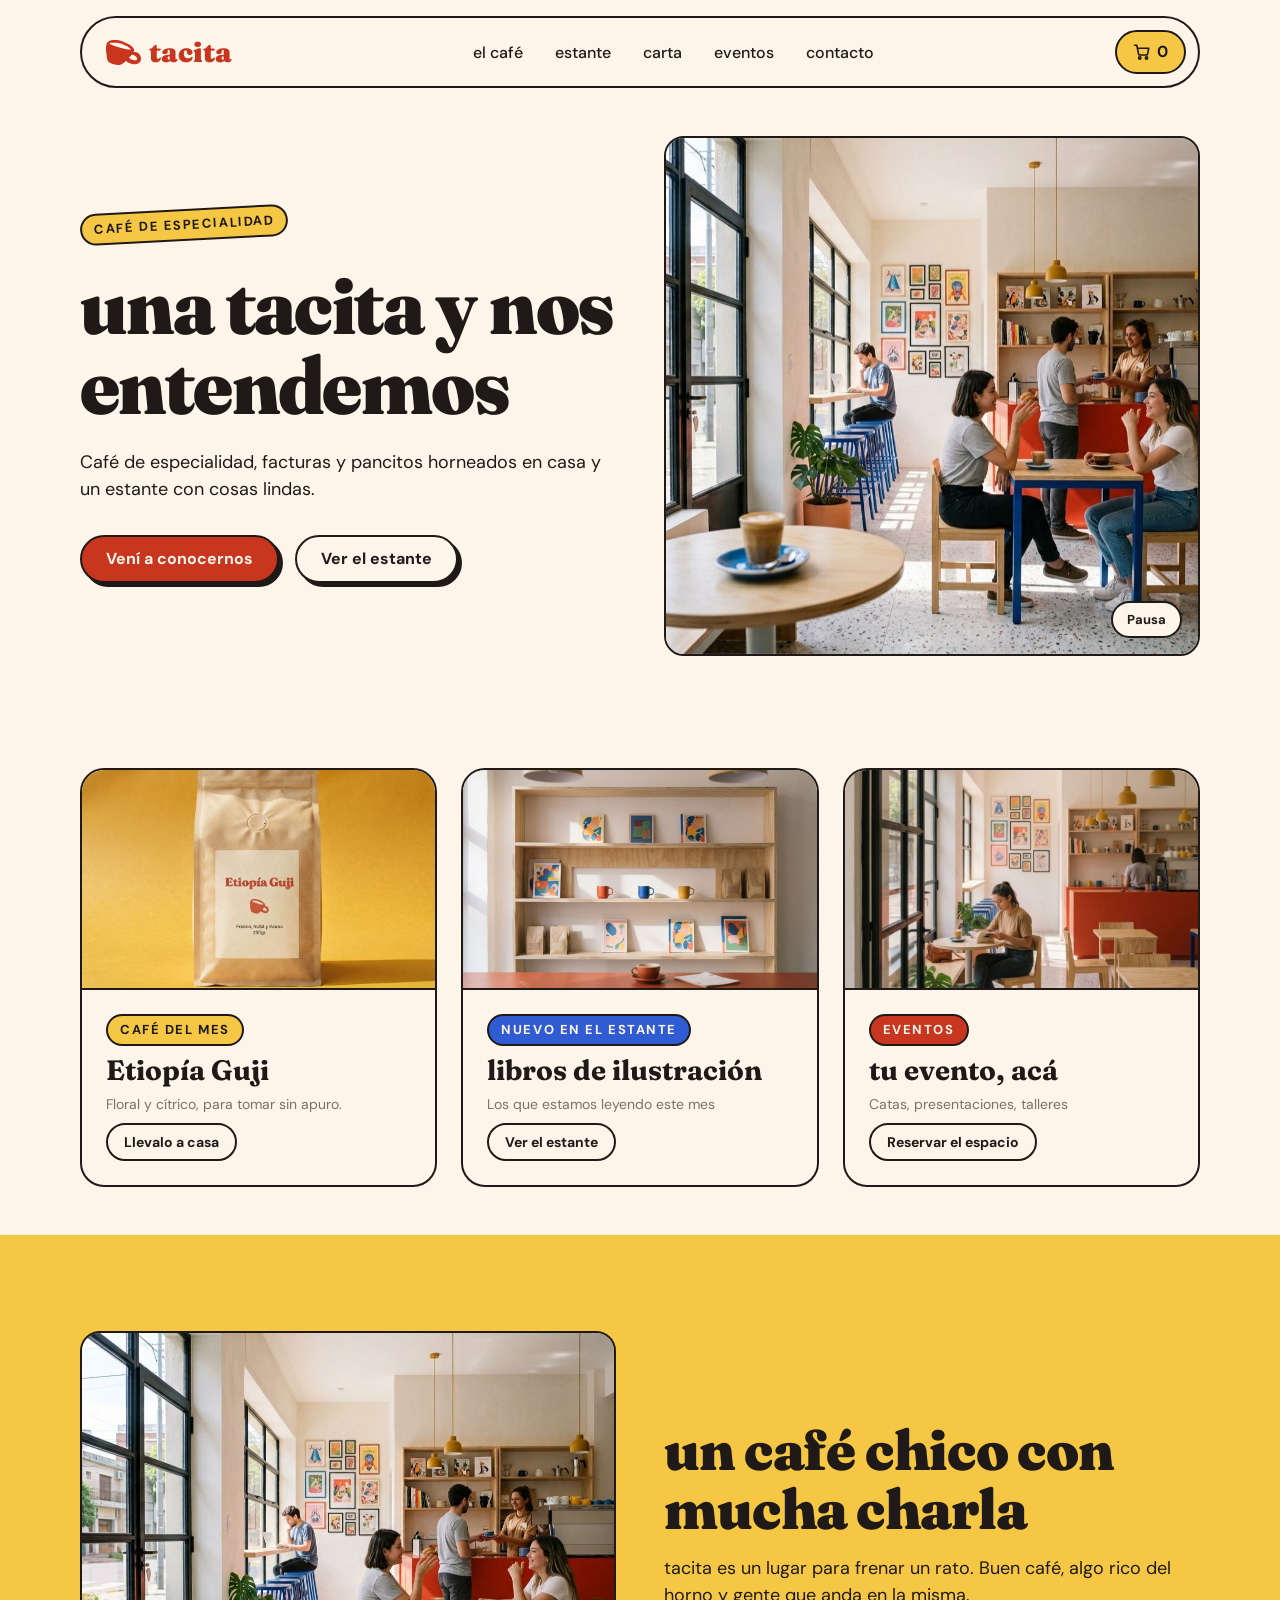
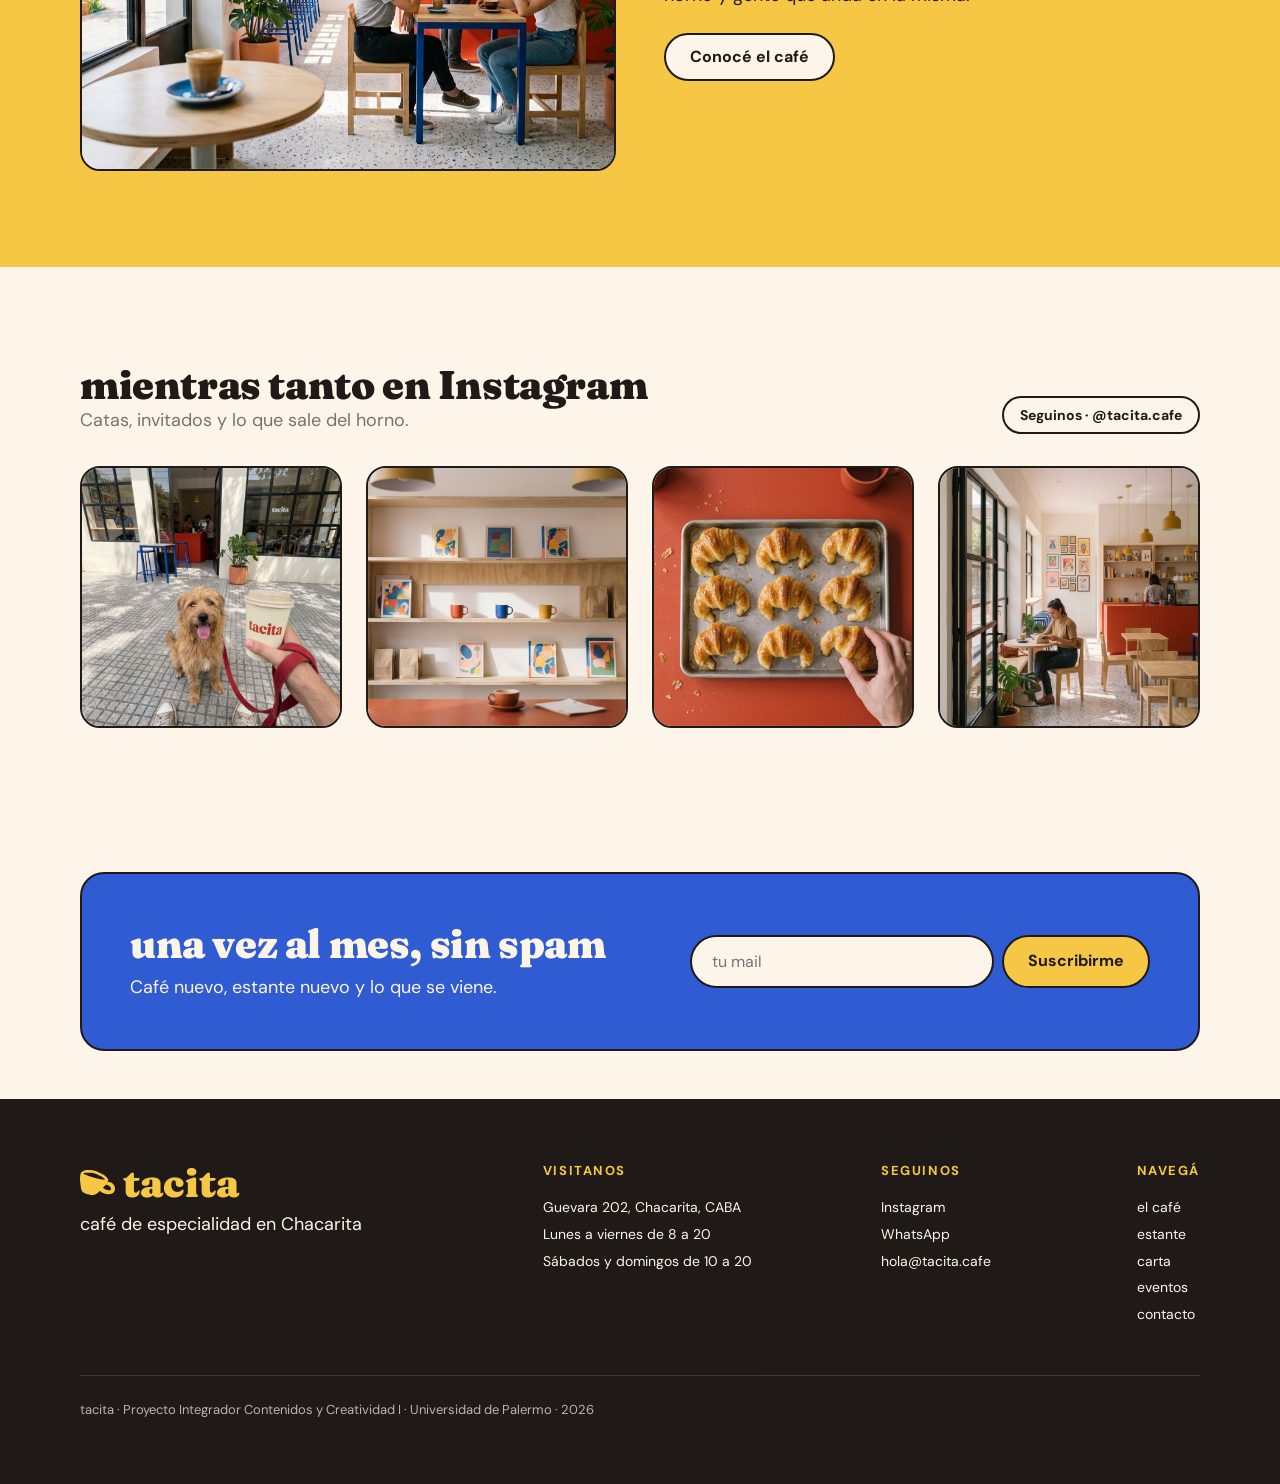
==== commit af58a90b: "Add files via upload Agrego video hero" ====
--- a/index.html
+++ b/index.html
@@ -58,8 +58,12 @@
             <a class="btn" href="estante.html">Ver el estante</a>
           </div>
         </div>
-        <div class="foto">
-          <img src="img/barista-mostrador.jpg" alt="Una barista sirve un café de filtro sobre el mostrador rojo">
+        <!-- Video en loop y sin sonido. Mientras carga (o si no hay video) se ve la foto del poster. -->
+        <div class="foto foto--video">
+          <video id="video-hero" autoplay muted loop playsinline poster="img/salon.jpg" aria-label="Un rato en tacita: gente charlando en el salón, una clienta leyendo y un perro en la vereda">
+            <source src="video/hero.mp4" type="video/mp4">
+          </video>
+          <button class="btn-video" type="button" id="btn-video" aria-label="Pausar video">Pausa</button>
         </div>
       </div>
     </section>
--- a/css/estilos.css
+++ b/css/estilos.css
@@ -717,6 +717,30 @@
   height: 520px;
 }
 
+/* Video del hero: se recorta igual que una foto */
+.foto video {
+  display: block;
+  width: 100%;
+  height: 100%;
+  object-fit: cover;
+}
+
+/* Botón para pausar el video (sticker en la esquina) */
+.btn-video {
+  position: absolute;
+  right: 16px;
+  bottom: 16px;
+  padding: 8px 14px;
+  border: var(--borde);
+  border-radius: var(--radio-boton);
+  background: var(--lino);
+  color: var(--tinta);
+  font-family: var(--sans);
+  font-weight: 700;
+  font-size: 13px;
+  cursor: pointer;
+}
+
 /* Home y El café: foto + texto sobre amarillo */
 .bloque-foto .foto {
   height: 440px;
